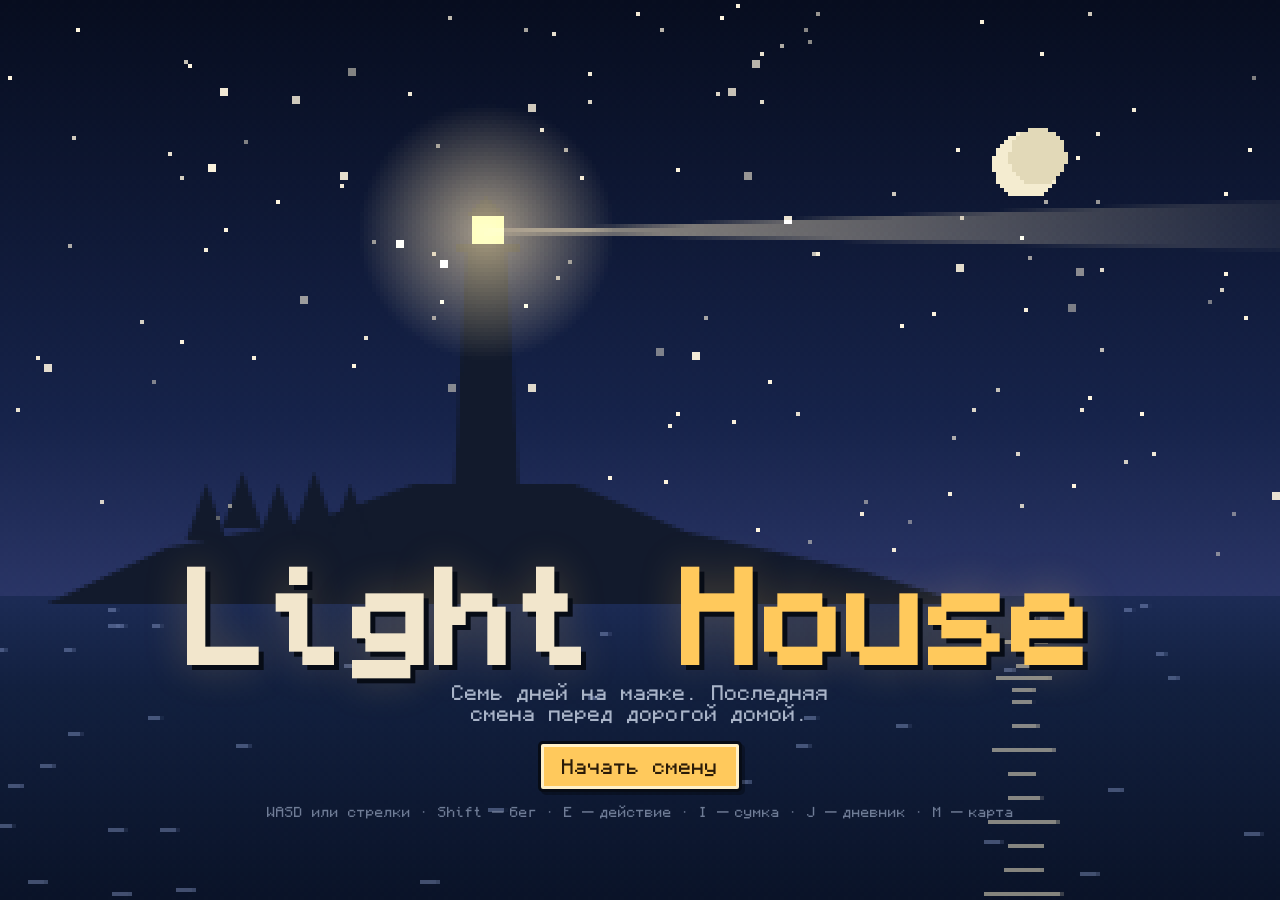
==== index.html @ b57c2df9 "Task counters follow the bag; quiet moments end on a tap or click, with a hint Co-Authored-By: Claud" ====
<!doctype html>
<html lang="ru">
<head>
<meta charset="utf-8">
<meta name="viewport" content="width=device-width,initial-scale=1,viewport-fit=cover">
<title>Light House</title>
<link rel="stylesheet" href="css/style.css">
</head>
<body>
<canvas id="game" aria-label="Игровое поле"></canvas>

<div id="hud" hidden>
  <div id="clock" class="pix">
    <div class="row"><span id="dayN">День 1</span><span id="wx">ясно</span></div>
    <div id="time">06:00</div>
    <div class="row"><span id="tod">утро</span><span id="souv">✦ 0/8</span></div>
  </div>
  <div id="tasks" class="pix"><h3 id="tasksH"><span>Дела на сегодня</span><span id="tasksT">–</span></h3><ul id="taskList"></ul></div>
  <div id="btns">
    <button class="btn" id="bInv" type="button">Сумка<kbd>I</kbd></button>
    <button class="btn" id="bJr" type="button">Дневник<kbd>J</kbd></button>
    <button class="btn" id="bSnd" type="button">Звук</button>
  </div>
</div>
<div id="sndBox" class="pix" hidden role="dialog" aria-label="Звук"><label class="srow" for="sndVol"><span>Громкость</span><b id="sndVolN">80%</b></label><input id="sndVol" type="range" min="0" max="100" step="5" value="80"><label class="srow chk"><input id="sndRain" type="checkbox" checked><span>Шум дождя</span></label><button class="btn" id="sndX" type="button">Готово</button></div>
<div id="prompt" class="pix" hidden></div>
<div id="toasts" role="status" aria-live="polite"></div>
<div id="dialog" class="pix" hidden><canvas id="portrait" width="48" height="48"></canvas><div><div class="who" id="dWho"></div><div class="txt" id="dTxt"></div></div><span class="more">▼</span></div>
<div id="ask" hidden><div class="card pix" role="dialog" aria-modal="true" aria-labelledby="askT"><div id="askT"></div><div class="row" id="askBtns"></div></div></div>
<div id="nameBox" hidden><div class="card pix" role="dialog" aria-modal="true" aria-labelledby="nameT"><div id="nameT">Как назовёте кота?</div><input id="catName" type="text" maxlength="14" autocomplete="off" aria-labelledby="nameT"><div class="row"><button class="btn primary" id="nameOk" type="button">Готово</button></div></div></div>
<div id="scope" hidden><div class="scard pix" role="dialog" aria-modal="true" aria-labelledby="scopeT"><canvas id="scopeC" width="240" height="150"></canvas><div class="cap"><b id="scopeT"></b><p id="scopeD"></p><button class="btn" id="scopeX" type="button">Отойти от трубы</button></div></div></div>
<div id="count" hidden><div class="dcard pix cardc" role="dialog" aria-modal="true" aria-labelledby="countN"><canvas id="countC" width="240" height="150"></canvas><div class="cnt"><b id="countN">Отмечено: 0</b><span>Нажимайте на каждую моевку, чтобы отметить её. Моевки белые с жёлтым клювом, глупыши — серые, их не считаем.</span></div><div class="row"><button class="btn" id="countReset" type="button">Сначала</button><button class="btn primary" id="countDone" type="button">Готово</button><button class="btn" id="countX" type="button">Отойти</button></div></div></div>
<div id="sailCap" class="pix" hidden></div>
<div id="tipbox" class="pix off" role="status"><canvas id="tipI" width="16" height="16"></canvas><div><b>Подсказка</b><span id="tipT"></span></div></div>
<div id="qcap" class="off"></div>
<div id="qhint" class="off"></div>
<div id="morse" hidden><div class="mcard dcard pix" role="dialog" aria-modal="true" aria-label="Азбука Морзе"><canvas id="morseC" width="240" height="130"></canvas><div class="code" id="mCode"></div><div class="msg" id="mMsg"></div><div class="row" id="mRow"></div></div></div>
<div id="dev" hidden><div class="dhead"><b>Тест</b><button type="button" id="devMin">свернуть</button><button type="button" id="devOff">выключить</button></div><div id="devBody"></div></div>
<div id="doc" hidden><div class="dcard" role="dialog" aria-modal="true" aria-label="Документ"><div id="docBody"></div><div class="row"><button class="btn" id="docFlip" type="button" hidden>Перевернуть</button><button class="btn primary" id="docX" type="button">Закрыть</button></div></div></div>
<div id="panel" hidden><div class="card pix">
  <div class="tabs"><button class="btn" data-tab="inv" type="button">Сумка</button><button class="btn" data-tab="jr" type="button">Дневник</button><button class="btn" data-tab="chart" type="button">Карта</button><button class="btn" data-tab="atlas" type="button">Атлас</button><button class="btn" data-tab="rec" type="button">Рецепты</button><button class="btn" data-tab="ach" type="button">Достижения</button><button class="btn" data-tab="help" type="button">Управление</button><button class="btn close" id="pClose" type="button">Закрыть</button></div>
  <div id="pBody"></div>
</div></div>
<div id="touch" hidden><div id="pad"><div id="knob"></div></div><button class="tbtn" id="ta" type="button">A</button><button class="tbtn" id="tb" type="button">бег</button></div>
<div id="fade"></div>
<div id="daycard"><div><div class="n" id="dcN">День 1</div><div class="s" id="dcS"></div><div class="w" id="dcW"></div></div></div>
<div id="title">
  <h1>Light <span>House</span></h1>
  <p>Семь дней на маяке. Последняя смена перед дорогой домой.</p>
  <div class="row"><button class="btn primary" id="bStart" type="button">Начать смену</button><button class="btn" id="bCont" type="button" hidden>Продолжить</button></div>
  <small>WASD или стрелки · Shift — бег · E — действие · I — сумка · J — дневник · M — карта</small>
</div>
<div id="credits" hidden><div id="roll"></div></div>
<button class="btn primary" id="endbtn" type="button" hidden>Начать заново</button>
<button class="btn" id="diarybtn" type="button" hidden>Дневник недели</button>

<!-- game code: order matters, each file only uses what is loaded above it -->
<script src="js/core.js"></script>
<script src="js/render.js"></script>
<script src="js/audio.js"></script>
<script src="js/world.js"></script>
<script src="js/island-life.js"></script>
<script src="js/atlas-docs.js"></script>
<script src="js/boat-islets.js"></script>
<script src="js/sprites/birds.js"></script>
<script src="js/sprites/outline.js"></script>
<script src="js/sprites/rocks.js"></script>
<script src="js/sprites/props.js"></script>

<script src="js/sprites/people.js"></script>
<script src="js/sprites/fish.js"></script>
<script src="js/sprites/cat.js"></script>
<script src="js/sprites/easel.js"></script>
<script src="js/sprites/portraits.js"></script>
<script src="js/main.js"></script>
<script src="js/soul/memories.js"></script>
<script src="js/soul/map.js"></script>
<script src="js/soul/letters.js"></script>
<script src="js/soul/diary.js"></script>
<script src="js/soul/painting.js"></script>
<script src="js/soul/moments.js"></script>
<script src="js/soul/night.js"></script>
<script src="js/soul/sound.js"></script>
<script src="js/soul/ending.js"></script>
<script src="js/soul/people.js"></script>
<script src="js/soul/hooks.js"></script>
<script src="js/dev-panel.js"></script>
<script src="js/boot.js"></script>
</body>
</html>
---- css/style.css ----
@font-face{font-family:"Monocraft";src:url("../fonts/monocraft.woff2") format("woff2");font-display:block}
/* Layout: full-screen pixel canvas, HUD pinned to corners, dialog and panels as wooden-frame pixel cards. Single deliberate night-sea look. */
:root{
  --sea:#0e1a2c; --panel:#1c2638; --panel-2:#253250; --paper:#f2e6cc; --ink:#f4ecd8; --muted:#a9b4c8;
  --lamp:#ffc95c; --rust:#c8553d; --line:#e9dcbc; --shadow:#070c16;
  --f-display:"Monocraft", "Courier New", monospace;
  --f-body:"Monocraft", "Trebuchet MS", system-ui, sans-serif;
  color-scheme:dark;
}
[hidden]{display:none!important}
html,body{height:100%;margin:0;background:var(--sea);color:var(--ink);overflow:hidden;font-family:var(--f-body);-webkit-user-select:none;user-select:none;touch-action:none}
#game{position:fixed;left:0;top:0;image-rendering:pixelated;image-rendering:crisp-edges;display:block}
.pix{background:var(--panel);border:3px solid var(--line);box-shadow:0 0 0 3px var(--shadow),6px 6px 0 3px rgba(0,0,0,.35);border-radius:2px}
#hud{position:fixed;inset:0;pointer-events:none}
#hud > *{pointer-events:auto}
#clock{position:absolute;left:calc(12px + env(safe-area-inset-left,0px));top:calc(12px + env(safe-area-inset-top,0px));padding:8px 12px 9px;min-width:150px}
#clock .row{display:flex;justify-content:space-between;gap:12px;align-items:baseline}
#dayN{font-family:var(--f-display);font-weight:700;font-size:18px;color:var(--lamp)}
#wx{font-size:13px;color:var(--muted)}
#time{font-family:var(--f-display);font-size:32px;line-height:.95;font-weight:600;letter-spacing:1px;font-variant-numeric:tabular-nums;line-height:1.05}
#tod{font-size:13px;color:var(--muted);text-transform:lowercase}
#souv{font-size:13px;color:var(--paper);margin-top:3px}
#tasks{position:absolute;left:calc(12px + env(safe-area-inset-left,0px));top:calc(124px + env(safe-area-inset-top,0px));padding:8px 12px;max-width:310px;font-size:13px}
#tasks h3{margin:0 0 4px;font-size:13px;font-weight:600;color:var(--lamp);letter-spacing:.06em;text-transform:uppercase;display:flex;justify-content:space-between;gap:8px;cursor:pointer}
#tasks ul{list-style:none;margin:0;padding:0;display:grid;gap:3px}
#tasks li{display:flex;gap:7px;line-height:1.2}
#tasks li .b{flex:none;width:10px;height:10px;margin-top:3px;border:2px solid var(--line)}
#tasks li.done{color:#7f8aa0;text-decoration:line-through}
#tasks li.done .b{background:var(--lamp);border-color:var(--lamp)}
#tasks li.q{color:#bfe3d6}
#tasks li.q .b{border-radius:50%;border-color:#8fd0b9}
#tasks.min ul{display:none}
#btns{position:absolute;right:calc(12px + env(safe-area-inset-right,0px));top:calc(12px + env(safe-area-inset-top,0px));display:flex;gap:8px}
.btn{font-family:var(--f-display);font-size:15px;color:var(--ink);background:var(--panel);border:3px solid var(--line);box-shadow:0 0 0 3px var(--shadow),3px 3px 0 3px rgba(0,0,0,.3);padding:6px 11px;cursor:pointer;border-radius:2px}
.btn:hover{background:var(--panel-2)}
.btn:focus-visible{outline:3px solid var(--lamp);outline-offset:3px}
.btn kbd{font-family:inherit;color:var(--lamp);font-size:12px;margin-left:5px}
.btn.primary{background:var(--lamp);color:#2a1b08;border-color:#fff1c9}
.btn.primary:hover{background:#ffd683}
#prompt{position:fixed;left:50%;bottom:calc(30px + env(safe-area-inset-bottom,0px));transform:translateX(-50%);padding:6px 14px;font-size:16px;white-space:nowrap}
#prompt b{color:var(--lamp);margin-right:8px}
#toasts{z-index:31!important;position:fixed;left:50%;top:calc(14px + env(safe-area-inset-top,0px));transform:translateX(-50%);display:grid;gap:6px;justify-items:center;pointer-events:none;z-index:5}
.toast{padding:5px 12px;font-size:15px;animation:tin .25s ease-out;display:flex;gap:8px;align-items:center}
.toast canvas{width:24px;height:24px;image-rendering:pixelated}
@keyframes tin{from{transform:translateY(-8px);opacity:0}}
#dialog{position:fixed;left:50%;bottom:calc(18px + env(safe-area-inset-bottom,0px));transform:translateX(-50%);width:min(720px,calc(100vw - 32px));padding:12px 14px;display:flex;gap:14px;cursor:pointer;z-index:4;box-sizing:border-box}
#portrait{flex:none;width:96px;height:96px;align-self:flex-start;image-rendering:pixelated;background:var(--panel-2);border:2px solid var(--line)}
#dialog .who{font-family:var(--f-display);font-weight:700;color:var(--lamp);font-size:17px;margin-bottom:3px}
#dialog .txt{font-size:18px;line-height:1.35;min-height:3.9em;max-width:60ch}
#dialog .more{position:absolute;right:14px;bottom:8px;color:var(--lamp);animation:bob 1s steps(2) infinite}
@keyframes bob{50%{transform:translateY(3px)}}
#dialog.letter{background:var(--paper);color:#3b2f22;border-color:#8b6b47}
#dialog.letter .txt{font-size:18px;font-style:italic}
#dialog.letter .who{color:#8b4a2b}
#ask{position:fixed;inset:0;display:grid;place-items:center;background:rgba(7,12,22,.45);z-index:6}
#ask .card{width:min(420px,calc(100vw - 32px));padding:16px 18px;box-sizing:border-box;display:grid;gap:14px}
#askT{font-size:18px;line-height:1.4}
#ask .row{display:flex;gap:10px;flex-wrap:wrap}
#ask .row.col{flex-direction:column;align-items:stretch}
#ask .btn,#nameBox .btn{display:flex;flex-direction:column;align-items:flex-start;gap:2px;text-align:left}
#ask .btn small{font-size:12px;opacity:.8;font-family:var(--f-body)}
#ask .btn:disabled{opacity:.42;cursor:default}
#ask .card{max-height:calc(100vh - 60px);overflow:auto}
#nameBox{position:fixed;inset:0;display:grid;place-items:center;background:rgba(7,12,22,.45);z-index:7}
#nameBox .card{width:min(360px,calc(100vw - 32px));padding:16px 18px;box-sizing:border-box;display:grid;gap:12px}
#nameT{font-size:18px}
#catName{font-family:var(--f-display);font-size:22px;padding:6px 10px;background:var(--panel-2);color:var(--ink);border:3px solid var(--line);border-radius:2px;width:100%;box-sizing:border-box}
#catName:focus{outline:3px solid var(--lamp);outline-offset:2px}
#scope{position:fixed;inset:0;display:grid;place-items:center;background:rgba(3,6,12,.82);z-index:6}
#scope .scard{width:min(720px,calc(100vw - 32px));padding:12px;box-sizing:border-box;display:grid;gap:10px;max-height:calc(100vh - 40px);overflow:auto}
#scopeC{width:100%;aspect-ratio:240/150;image-rendering:pixelated;background:#000;display:block;max-width:100%}
#scope .cap{display:grid;gap:4px}
#scope .cap b{font-family:var(--f-display);color:var(--lamp);font-size:20px}
#scope .cap p{margin:0;font-size:16px;line-height:1.45;max-width:62ch}
#scope .cap .btn{justify-self:start;margin-top:4px}
.toast.ach{border-color:var(--lamp);background:#2b2a22}
.toast.ach i{font-style:normal;color:var(--lamp);font-size:20px}
.toast.ach small{display:block;font-size:11px;letter-spacing:.08em;text-transform:uppercase;color:var(--lamp)}
#achGrid{display:grid;grid-template-columns:repeat(auto-fill,minmax(220px,1fr));gap:8px}
.achc{display:flex;gap:10px;align-items:flex-start;padding:8px 10px;background:var(--panel-2);border:2px solid #4a5a7c;opacity:.6;min-width:0}
.achc.on{opacity:1;border-color:var(--lamp)}
.achc i{font-style:normal;font-size:20px;color:var(--lamp);line-height:1}
.achc b{display:block;font-size:15px}
.achc span{font-size:13px;color:var(--muted)}
.entry.rec{font-size:14px;color:var(--muted)}
.entry.rec.ok{color:#bfe3d6}
.entry.rec.ok b::after{content:" · можно сделать";color:#8fd0b9}
#panel .card{width:min(700px,calc(100vw - 32px))}
#dev{position:fixed;right:calc(12px + env(safe-area-inset-right,0px));top:calc(64px + env(safe-area-inset-top,0px));z-index:30;width:min(300px,calc(100vw - 32px));max-height:calc(100vh - 150px);overflow:auto;background:rgba(14,20,32,.92);border:2px dashed #e86a5a;padding:8px 10px;font-size:12px;box-sizing:border-box}
#dev.min{width:auto}
#dev .dhead{display:flex;gap:6px;align-items:center}
#dev .dhead b{color:#e86a5a;letter-spacing:.08em;text-transform:uppercase;margin-right:auto}
#dev button{font:inherit;font-size:12px;color:var(--ink);background:#253250;border:1px solid #4a5a7c;padding:3px 7px;cursor:pointer;border-radius:2px}
#dev button:hover{background:#33456b}
#dev button.on{background:var(--lamp);color:#2a1b08;border-color:var(--lamp)}
#dev .drow{margin-top:8px}
#dev .drow>span{display:block;color:var(--muted);margin-bottom:3px}
#dev .drow>div{display:flex;flex-wrap:wrap;gap:4px}
#count{position:fixed;inset:0;display:grid;place-items:center;background:rgba(3,6,12,.8);z-index:6;padding-left:max(16px,env(safe-area-inset-left,0px));padding-right:max(16px,env(safe-area-inset-right,0px))}
#count .cardc{width:min(720px,100%);padding:12px;box-sizing:border-box;display:grid;gap:10px;max-height:calc(100vh - 40px);overflow:auto}
#countC{width:100%;aspect-ratio:240/150;image-rendering:pixelated;cursor:crosshair;display:block;max-width:100%;touch-action:none}
#count .cnt{display:grid;gap:4px}
#count .cnt b{color:var(--lamp);font-size:18px}
#count .cnt span{font-size:14px;color:var(--muted);max-width:62ch}
#count .row{display:flex;gap:8px;flex-wrap:wrap}
#sailCap{position:fixed;left:50%;bottom:calc(28px + env(safe-area-inset-bottom,0px));transform:translateX(-50%);padding:6px 14px;font-size:16px;color:var(--lamp);z-index:5;white-space:nowrap;max-width:calc(100vw - 32px);overflow:hidden;text-overflow:ellipsis}
#doc{position:fixed;inset:0;display:grid;place-items:center;background:rgba(5,8,15,.72);z-index:6;padding-left:max(16px,env(safe-area-inset-left,0px));padding-right:max(16px,env(safe-area-inset-right,0px))}
#doc .dcard{width:min(560px,100%);max-height:calc(100vh - 40px);overflow:auto;display:grid;gap:12px;justify-items:center}
#doc .row{display:flex;gap:10px;flex-wrap:wrap;justify-content:center}
.paper{--pp:#f3e9d2;width:100%;box-sizing:border-box;background:var(--pp);color:#3b2f22;padding:22px 26px;box-shadow:0 10px 30px rgba(0,0,0,.45);border-radius:2px;transform:rotate(-.6deg)}
.paper.lined{background-image:repeating-linear-gradient(transparent 0 33px,#c9d6e8 33px 34px);background-color:#f6f0e2}
.paper.aged{background:radial-gradient(circle at 18% 22%,rgba(150,110,50,.18),transparent 30%),radial-gradient(circle at 82% 78%,rgba(120,80,30,.22),transparent 34%),linear-gradient(#ead7a8,#dcc28a);transform:rotate(.8deg)}
.hw{font-family:var(--f-body);font-size:clamp(14px,3.3vw,17px);line-height:1.55;margin:0 0 8px;max-width:none}
.hw.sig{text-align:right;margin-top:6px}
.hw.ps{font-size:clamp(13px,3vw,15px);color:#6b5a44}
.paper canvas.kid{display:block;width:min(300px,100%);height:auto;margin:6px auto 0}
.photo{background:#f7f2e6;padding:12px 12px 34px;box-shadow:0 10px 30px rgba(0,0,0,.5);transform:rotate(1.2deg);width:min(420px,100%);box-sizing:border-box}
.photo canvas{width:100%;height:auto;image-rendering:pixelated;display:block}
.photo.back{min-height:220px;padding:30px 24px;background:#efe7d6;display:grid;align-content:center;transform:rotate(-1deg)}
.pencil{font-family:var(--f-body);font-size:16px;color:#6c6a66;margin:0 0 4px}
.doccap{margin:0;color:var(--paper);font-size:15px;text-align:center;max-width:46ch}
.paper.form{font-family:var(--f-body);font-size:13px;transform:none;padding:20px 22px}
.fhead{font-size:12px;letter-spacing:.08em;color:#6b5a44}
.ftitle{font-size:18px;font-weight:700;margin:6px 0 2px}
.fmeta{font-size:13px;color:#6b5a44;margin-bottom:12px}
.tblwrap{overflow-x:auto}
.paper.form table{border-collapse:collapse;width:100%;min-width:380px;color:#3b2f22;font:inherit}
.paper.form th,.paper.form td{color:#3b2f22;font:inherit;font-size:14px;border-bottom:1px dashed #b9a882;padding:6px 6px;text-align:left;vertical-align:top}
.paper.form th{font-size:12px;color:#6b5a44;font-weight:400}
.paper.form td.mk{text-align:center;color:#a8822e;font-weight:700;white-space:nowrap}
.paper.form td.m0{color:#a83a2a}
.fnotes{margin-top:10px;font-size:13px;line-height:1.45}
.ffoot{display:flex;align-items:center;justify-content:space-between;gap:12px;margin-top:14px;flex-wrap:wrap}
.ftotal{font-weight:700}
.stamp{border:3px solid #c8303b;color:#c8303b;padding:4px 10px;transform:rotate(-8deg);font-weight:700;letter-spacing:.08em;opacity:.85}
.hw.sign{margin:0;font-size:20px}
.toast.atl{border-color:#8fd0b9;background:#1f2e2c}
.toast.atl small{display:block;font-size:11px;letter-spacing:.08em;text-transform:uppercase;color:#8fd0b9}
.rsub{font-size:14px;color:var(--muted);margin:-2px 0 8px;max-width:62ch}
.rgrid{display:grid;gap:8px;margin-bottom:6px}
.rcard{display:grid;grid-template-columns:auto 1fr auto;gap:12px;align-items:center;padding:10px 12px;background:var(--panel-2);border:2px solid #4a5a7c;min-width:0}
.rcard.ok{border-color:#8fd0b9}
.rres{width:52px;height:52px;display:grid;place-items:center;background:#1a2336;border:2px solid #4a5a7c}
.rres canvas,.ing canvas,.wcell canvas,.acard canvas{image-rendering:pixelated}
.rinfo{min-width:0}
.rinfo b{display:block;font-size:16px}
.rfor{display:block;font-size:13px;color:var(--muted);margin-bottom:6px}
.ings{display:flex;flex-wrap:wrap;gap:6px}
.ing{display:inline-flex;align-items:center;gap:5px;padding:2px 8px 2px 3px;background:#1a2336;border:2px solid #3d4b68;font-size:13px}
.ing em{font-style:normal}
.ing i{font-style:normal;font-variant-numeric:tabular-nums;color:#e8a07a}
.ing.have{border-color:#5f9f88}
.ing.have i{color:#8fd0b9}
.rstate{font-size:12px;letter-spacing:.06em;text-transform:uppercase;color:#e8a07a;white-space:nowrap}
.rcard.ok .rstate{color:#8fd0b9}
.wgrid{display:grid;grid-template-columns:repeat(auto-fill,minmax(190px,1fr));gap:6px}
.wcell{display:flex;gap:8px;align-items:center;padding:6px 8px;background:var(--panel-2);min-width:0}
.wcell b{display:block;font-size:14px}
.wcell span{font-size:12px;color:var(--muted)}
.asect{font-family:var(--f-display);color:var(--lamp);font-size:16px;margin:14px 0 6px}
.agrid{display:grid;grid-template-columns:repeat(auto-fill,minmax(230px,1fr));gap:8px}
.acard{display:flex;gap:10px;align-items:flex-start;padding:8px 10px;background:#18202f;border:2px dashed #3d4b68;min-width:0}
.acard.got{background:var(--panel-2);border:2px solid #4a5a7c}
.acard b{display:block;font-size:15px}
.acard span{font-size:13px;color:var(--muted);line-height:1.35}
.acard:not(.got) b{color:#6f7c96}
.entry.open{cursor:pointer}
.entry.open:hover{background:rgba(255,201,92,.06)}
.entry.open::after{content:"открыть →";display:block;font-size:12px;color:var(--lamp);margin-top:2px}
@media (max-width:520px){.rcard{grid-template-columns:auto 1fr}.rstate{grid-column:1/-1}}
#panel{position:fixed;inset:0;display:grid;place-items:center;background:rgba(7,12,22,.55);z-index:6}
#panel .card{width:min(640px,calc(100vw - 32px));max-height:calc(100vh - 60px);overflow:auto;padding:14px 16px;box-sizing:border-box}
#panel .tabs{display:flex;gap:8px;margin-bottom:12px;flex-wrap:wrap}
#panel .tabs .btn.on{background:var(--lamp);color:#2a1b08}
#panel .close{margin-left:auto}
#grid{display:grid;grid-template-columns:repeat(auto-fill,minmax(64px,1fr));gap:8px}
.cell{position:relative;aspect-ratio:1;background:var(--panel-2);border:2px solid #4a5a7c;display:grid;place-items:center;cursor:pointer;max-width:100%}
.cell.sel{border-color:var(--lamp)}
.cell.souv{border-color:#8fd0b9}
.cell canvas{width:70%;height:70%;image-rendering:pixelated}
.cell span{position:absolute;right:4px;bottom:1px;font-size:13px;color:var(--paper)}
#desc{margin-top:12px;min-height:3em;font-size:15px;line-height:1.4;color:var(--paper)}
#desc b{color:var(--lamp)}
#desc .btn{margin-top:8px;font-size:14px}
.sect{font-size:12px;letter-spacing:.08em;text-transform:uppercase;color:var(--muted);margin:12px 0 6px}
.entry{padding:8px 0;border-bottom:2px dashed #3d4b68;font-size:16px;line-height:1.45;max-width:62ch}
.entry b{color:var(--lamp);display:block;font-size:13px;letter-spacing:.06em;text-transform:uppercase}
.empty{color:var(--muted);font-size:15px}
#help{font-size:15px;line-height:1.6}
#help kbd{font-family:var(--f-display);background:var(--panel-2);border:2px solid #4a5a7c;padding:0 6px;color:var(--lamp)}
#fade{position:fixed;inset:0;background:#05080f;opacity:0;pointer-events:none;transition:opacity .45s;z-index:7}
#fade.on{opacity:1}
#daycard{position:fixed;inset:0;display:grid;place-items:center;text-align:center;z-index:8;pointer-events:none;opacity:0;transition:opacity .8s}
#daycard.on{opacity:1}
#daycard .n{font-family:var(--f-display);font-size:clamp(44px,9vw,84px);font-weight:700;color:var(--lamp);text-shadow:4px 4px 0 var(--shadow)}
#daycard .s{font-size:clamp(16px,3vw,22px);color:var(--paper);margin-top:6px}
#daycard .w{font-size:15px;color:var(--muted);margin-top:4px}
#title{position:fixed;inset:0;z-index:9;display:flex;flex-direction:column;align-items:center;justify-content:flex-end;padding-bottom:calc(9vh + env(safe-area-inset-bottom,0px));gap:10px;text-align:center;padding-left:max(16px,env(safe-area-inset-left,0px));padding-right:max(16px,env(safe-area-inset-right,0px))}
#title h1{margin:0;font-family:var(--f-display);font-weight:700;font-size:clamp(52px,12vw,120px);letter-spacing:.02em;line-height:.9;color:var(--paper);text-shadow:5px 5px 0 var(--shadow),0 0 40px rgba(255,201,92,.25);text-wrap:balance}
#title h1 span{color:var(--lamp)}
#title p{margin:0 0 10px;font-size:clamp(15px,2.4vw,19px);color:var(--muted);max-width:44ch;text-wrap:balance}
#title .row{display:flex;gap:12px;flex-wrap:wrap;justify-content:center}
#title .btn{font-size:19px;padding:9px 18px}
#title small{color:#6f7c96;font-size:13px;margin-top:6px}
#credits{position:fixed;left:0;right:0;bottom:0;top:50%;z-index:9;pointer-events:none;overflow:hidden;-webkit-mask-image:linear-gradient(transparent,#000 14%,#000 86%,transparent);mask-image:linear-gradient(transparent,#000 14%,#000 86%,transparent)}
#roll{position:absolute;left:50%;transform:translateX(-50%);text-align:center;width:min(560px,90vw);font-size:18px;line-height:1.6;color:var(--paper);text-shadow:2px 2px 0 var(--shadow)}
#roll h2{font-family:var(--f-display);color:var(--lamp);font-size:40px;margin:0 0 30px}
#roll .h{color:var(--muted);font-size:14px;letter-spacing:.1em;text-transform:uppercase;margin-top:26px}
#endbtn{position:fixed;left:50%;bottom:calc(40px + env(safe-area-inset-bottom,0px));transform:translateX(-50%);z-index:10}
#touch{position:fixed;inset:auto 0 0 0;height:0;z-index:3}
#pad{position:fixed;left:calc(18px + env(safe-area-inset-left,0px));bottom:calc(22px + env(safe-area-inset-bottom,0px));width:132px;height:132px;border-radius:50%;background:rgba(28,38,56,.55);border:3px solid rgba(233,220,188,.5);touch-action:none}
#knob{position:absolute;left:50%;top:50%;width:48px;height:48px;margin:-24px 0 0 -24px;border-radius:50%;background:rgba(233,220,188,.75)}
.tbtn{position:fixed;width:66px;height:66px;border-radius:50%;font-family:var(--f-display);font-size:22px;font-weight:700;color:#2a1b08;background:var(--lamp);border:3px solid #fff1c9;box-shadow:0 0 0 3px var(--shadow)}
#ta{right:calc(22px + env(safe-area-inset-right,0px));bottom:calc(40px + env(safe-area-inset-bottom,0px))}
#tb{right:calc(100px + env(safe-area-inset-right,0px));bottom:calc(18px + env(safe-area-inset-bottom,0px));width:52px;height:52px;font-size:15px;background:var(--panel);color:var(--ink);border-color:var(--line)}
#tb.on{background:var(--rust)}
body.touch #prompt{bottom:calc(178px + env(safe-area-inset-bottom,0px))}
body.touch #dialog{bottom:calc(170px + env(safe-area-inset-bottom,0px))}
body.touch .btn kbd{display:none}
@media (max-width:620px){
  #toasts{top:calc(112px + env(safe-area-inset-top,0px));width:calc(100vw - 32px)}
  .toast{font-size:13px}
  #clock{min-width:0;padding:6px 9px}
  #time{font-size:24px}
  #tasks{top:calc(108px + env(safe-area-inset-top,0px));max-width:200px;font-size:13px}
  #btns{flex-direction:column}
  .btn{font-size:14px;padding:5px 9px}
  #dialog .txt{font-size:16px}
  #portrait{width:72px;height:72px}
}
@media (prefers-reduced-motion:reduce){.toast,#dialog .more{animation:none}#fade,#daycard{transition:none}}

/* ---------- map, tips, quiet moments, diary, morse ---------- */
#souv{cursor:pointer;text-decoration:underline dotted rgba(233,220,188,.5);text-underline-offset:3px}
#souv:hover{color:var(--lamp)}
#tipbox{position:fixed;left:50%;bottom:calc(84px + env(safe-area-inset-bottom,0px));transform:translateX(-50%);z-index:5;display:flex;gap:10px;align-items:flex-start;max-width:min(520px,calc(100vw - 32px));padding:10px 14px;font-size:15px;line-height:1.4;color:var(--paper);cursor:pointer;transition:opacity .4s}
#tipbox canvas{width:32px;height:32px;image-rendering:pixelated;flex:none}
#tipbox b{display:block;color:var(--lamp);font-size:12px;letter-spacing:.06em;text-transform:uppercase}
#tipbox.off{opacity:0;pointer-events:none}
body.quiet #hud,body.quiet #prompt,body.quiet #toasts{opacity:0;transition:opacity 1.2s;pointer-events:none}
#hud,#prompt,#toasts{transition:opacity .6s}
#qcap{position:fixed;left:50%;bottom:calc(16% + env(safe-area-inset-bottom,0px));transform:translateX(-50%);z-index:5;font-family:var(--f-body);font-size:clamp(15px,2.6vw,19px);color:#f6ead0;text-shadow:0 2px 8px rgba(0,0,0,.8);text-align:center;max-width:calc(100vw - 40px);transition:opacity 1s;pointer-events:none}
#qcap.off{opacity:0}
.chartwrap{display:grid;gap:10px}
.chartwrap canvas{width:100%;height:auto;image-rendering:pixelated;border:2px solid #7a5a32;box-shadow:0 6px 18px rgba(0,0,0,.35);background:#e9dcbc}
.legend{display:flex;flex-wrap:wrap;gap:6px 14px;font-size:13px;color:var(--muted)}
.legend i{display:inline-block;width:10px;height:10px;margin-right:5px;vertical-align:-1px;border:1px solid #1d1a24}
.guides{display:flex;flex-wrap:wrap;gap:8px}
.guides .btn{font-size:14px}
.souvrow{display:grid;grid-template-columns:repeat(9,1fr);gap:6px;margin:6px 0 4px}
.souvrow button{aspect-ratio:1;display:grid;place-items:center;background:#1b2338;border:2px solid #3d4b68;color:#5b6a8a;font:inherit;font-size:16px;cursor:pointer;padding:0}
.souvrow button.got{border-color:#5fae8f;background:#1f3a36}
.souvrow button canvas{width:70%;height:auto;image-rendering:pixelated}
.souvrow button.sel{outline:2px solid var(--lamp)}
#souvHint{font-size:14px;color:var(--muted);min-height:1.4em;margin-bottom:8px}
.entry ul{margin:6px 0 0;padding-left:18px;color:#bfd0e6;font-size:15px}
.paper.diary{background-image:repeating-linear-gradient(transparent 0 33px,#c9d6e8 33px 34px);background-color:#f6f0e2;position:relative}
.paper.diary .dh{font-family:var(--f-body);font-size:13px;color:#8a6a44;display:flex;justify-content:space-between;margin-bottom:6px}
.paper.diary ul{margin:4px 0 0;padding-left:22px}
.paper.diary li{font-family:var(--f-body);font-size:clamp(13px,3vw,15px);line-height:1.5;color:#3b4a6b}
.paper.diary canvas.doodle{display:block;width:min(240px,70%);height:auto;margin:10px auto 0;image-rendering:pixelated}
.pager{display:flex;gap:10px;justify-content:center;align-items:center;font-size:14px;color:var(--muted)}
#morse{position:fixed;inset:0;display:grid;place-items:center;background:rgba(5,8,15,.78);z-index:6}
#morse .mcard{width:min(560px,calc(100vw - 32px));display:grid;gap:10px;justify-items:center;padding:14px}
#morse canvas{width:100%;height:auto;image-rendering:pixelated;border:2px solid #3d4b68}
#morse .code{font-size:22px;letter-spacing:.12em;color:var(--paper);min-height:1.4em;text-align:center}
#morse .code .ok{color:var(--lamp)}
#morse .msg{font-size:15px;color:var(--muted);text-align:center;min-height:2.6em}
#morse .row{display:flex;gap:8px;flex-wrap:wrap;justify-content:center}
#morse .key{min-width:180px;min-height:48px;font-size:16px}
#morse .key.on{background:var(--lamp);color:#2a1b08}
#doc{z-index:12}
#diarybtn{position:fixed;right:calc(16px + 170px);bottom:16px;z-index:8}
/* keyboard focus for everything clickable */
button:focus-visible,[tabindex]:focus-visible,#souv:focus-visible{outline:3px solid var(--lamp);outline-offset:2px}
/* ---------- Sonya's painting viewer ---------- */
.pframe{width:min(560px,100%);box-sizing:border-box;border:10px solid #8a5a32;border-image:linear-gradient(135deg,#b07a48,#6f4a2d) 1;background:#2a1e14;box-shadow:0 10px 30px rgba(0,0,0,.5),inset 0 0 0 2px #3a2614}
.pview{overflow:auto;aspect-ratio:3/2;cursor:grab;touch-action:none;scrollbar-width:thin}
.pview:active{cursor:grabbing}
.pview canvas{display:block;width:100%;height:auto;image-rendering:pixelated}
.pzoom{display:flex;gap:10px;align-items:center;justify-content:center;color:var(--paper);font-size:14px}
.pzoom .btn{min-width:44px;font-size:18px}

/* ===== phones: nothing overlaps, nothing runs off the screen ===== */
#prompt{max-width:calc(100vw - 32px);box-sizing:border-box;white-space:normal;text-align:center;width:max-content}
#tipbox{left:16px;right:16px;margin:0 auto;width:fit-content;transform:none;box-sizing:border-box}
#doc .dcard,#ask .card,#panel .card,#scope .scard,#count .cardc{max-height:calc(100dvh - 32px)}
#morse .mcard{max-height:calc(100dvh - 32px);overflow:auto;box-sizing:border-box}
#doc .dcard > .row{position:sticky;bottom:0;padding:8px 0 2px;background:linear-gradient(transparent,rgba(5,8,15,.85) 40%)}
body.touch #tipbox{bottom:calc(232px + env(safe-area-inset-bottom,0px))}
@media (max-width:620px){
  /* toasts go below the keeper, away from the task list; two at a time */
  /* toasts: a short banner on top, over the clock for a moment; tips sit above the action prompt */
  #toasts{top:calc(8px + env(safe-area-inset-top,0px));bottom:auto;width:calc(100vw - 32px)}
  .toast{max-width:100%;box-sizing:border-box}
  .toast:nth-last-child(n+3){display:none}
  /* tips show up top over the task list for a moment, so the keeper in the middle stays visible */
  body.touch #tipbox,#tipbox{top:calc(100px + env(safe-area-inset-top,0px));bottom:auto}
  #tasks{max-height:calc(50dvh - 116px - 44px);overflow:auto}
  #tipbox{font-size:14px}
}
/* landscape phones: a slim clock, tasks scroll above the joystick, buttons stacked on the right */
@media (max-height:500px) and (orientation:landscape){
  #clock{display:flex;gap:10px;align-items:center;padding:4px 10px}
  #clock .row{gap:8px}
  #time{font-size:20px}
  #tasks{top:calc(52px + env(safe-area-inset-top,0px));max-width:250px;max-height:calc(100dvh - 52px - 184px);overflow:auto;font-size:12px;padding:6px 10px}
  body:not(.touch) #tasks{max-height:calc(100dvh - 70px)}
  #btns{flex-direction:column;gap:5px}
  .btn{font-size:13px;padding:4px 8px}
  #toasts{top:calc(8px + env(safe-area-inset-top,0px));bottom:auto;left:280px;right:110px;width:auto;transform:none}
  .toast{font-size:13px;padding:4px 10px}
  .toast:nth-last-child(n+3){display:none}
  body.touch #prompt{bottom:calc(16px + env(safe-area-inset-bottom,0px));max-width:calc(100vw - 340px)}
  body.touch #dialog{bottom:calc(8px + env(safe-area-inset-bottom,0px));z-index:7}
  #dialog{padding:8px 12px}
  #dialog .txt{font-size:15px;min-height:0}
  #portrait{width:64px;height:64px}
  body.touch #tipbox,#tipbox{bottom:calc(64px + env(safe-area-inset-bottom,0px));max-width:min(440px,calc(100vw - 340px));font-size:13px;padding:6px 10px}
  #tipbox canvas{width:24px;height:24px}
  #scopeC,#countC{max-height:52dvh;width:auto;margin:0 auto}
  #morse canvas{max-height:40dvh;width:auto}
  .pframe{width:min(560px,100%,calc(56dvh * 1.5 + 20px))}
  #title h1{font-size:44px}
}

/* sound settings */
#sndBox{position:fixed;z-index:8;right:calc(12px + env(safe-area-inset-right,0px));top:calc(56px + env(safe-area-inset-top,0px));width:220px;padding:10px 12px;display:grid;gap:8px;font-size:15px;box-sizing:border-box}
#sndBox .srow{display:flex;justify-content:space-between;align-items:center;gap:10px}
#sndBox .srow b{color:var(--lamp);font-weight:400}
#sndBox .chk{justify-content:flex-start;cursor:pointer}
#sndBox input[type=checkbox]{width:18px;height:18px;accent-color:var(--lamp);margin:0}
#sndVol{width:100%;accent-color:var(--lamp);height:24px;margin:0}
#sndBox .btn{justify-self:end}
@media (max-width:620px){#sndBox{top:calc(164px + env(safe-area-inset-top,0px))}}
@media (max-height:500px) and (orientation:landscape){#sndBox{top:calc(8px + env(safe-area-inset-top,0px));right:calc(110px + env(safe-area-inset-right,0px))}}

#qhint{position:fixed;left:50%;bottom:calc(10px + env(safe-area-inset-bottom,0px));transform:translateX(-50%);z-index:5;font-size:13px;color:#d8cfb8;opacity:.85;text-shadow:0 1px 4px rgba(0,0,0,.8);pointer-events:none;transition:opacity 1s;white-space:nowrap}
#qhint.off{opacity:0}
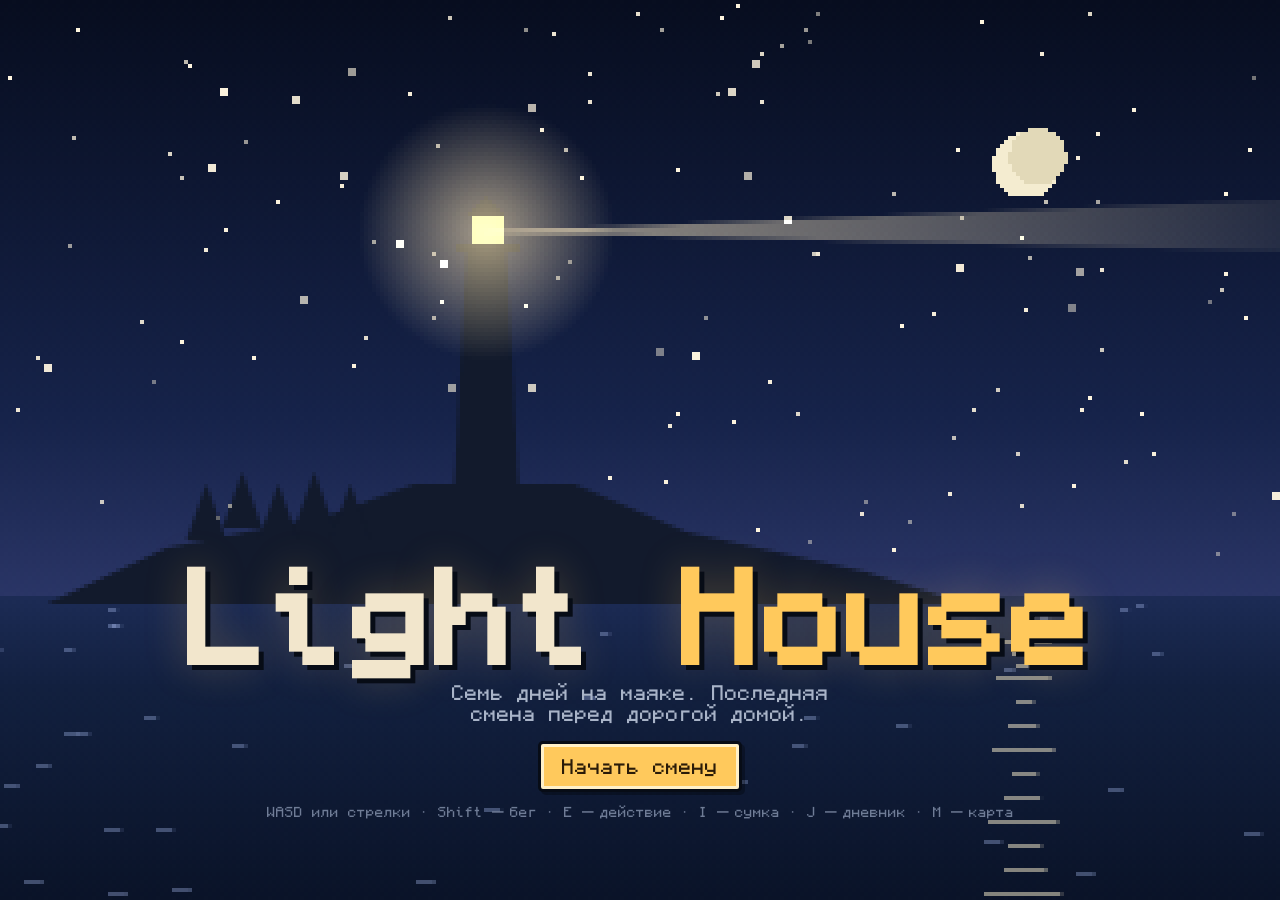
==== commit b5b2eff8: "Day 7: Nyura comes to see the keeper off, last words on the pier; skippable reflections end instantl" ====
--- a/index.html
+++ b/index.html
@@ -82,6 +82,7 @@
 <script src="js/soul/night.js"></script>
 <script src="js/soul/sound.js"></script>
 <script src="js/soul/ending.js"></script>
+<script src="js/soul/ridehome.js"></script>
 <script src="js/soul/people.js"></script>
 <script src="js/soul/hooks.js"></script>
 <script src="js/dev-panel.js"></script>
--- a/css/style.css
+++ b/css/style.css
@@ -337,3 +337,12 @@
 
 #qhint{position:fixed;left:50%;bottom:calc(10px + env(safe-area-inset-bottom,0px));transform:translateX(-50%);z-index:5;font-size:13px;color:#d8cfb8;opacity:.85;text-shadow:0 1px 4px rgba(0,0,0,.8);pointer-events:none;transition:opacity 1s;white-space:nowrap}
 #qhint.off{opacity:0}
+
+#morse .code .next{color:var(--lamp);animation:mnext .8s steps(2) infinite}
+@keyframes mnext{50%{opacity:.35}}
+#mKey{touch-action:none;user-select:none;-webkit-user-select:none;-webkit-touch-callout:none}
+
+#morse .code > span > span{display:inline-block;margin:0 .22em}
+#morse .code > span{margin:0 .35em}
+
+body.qcut #hud,body.qcut #prompt,body.qcut #toasts{transition:none!important}
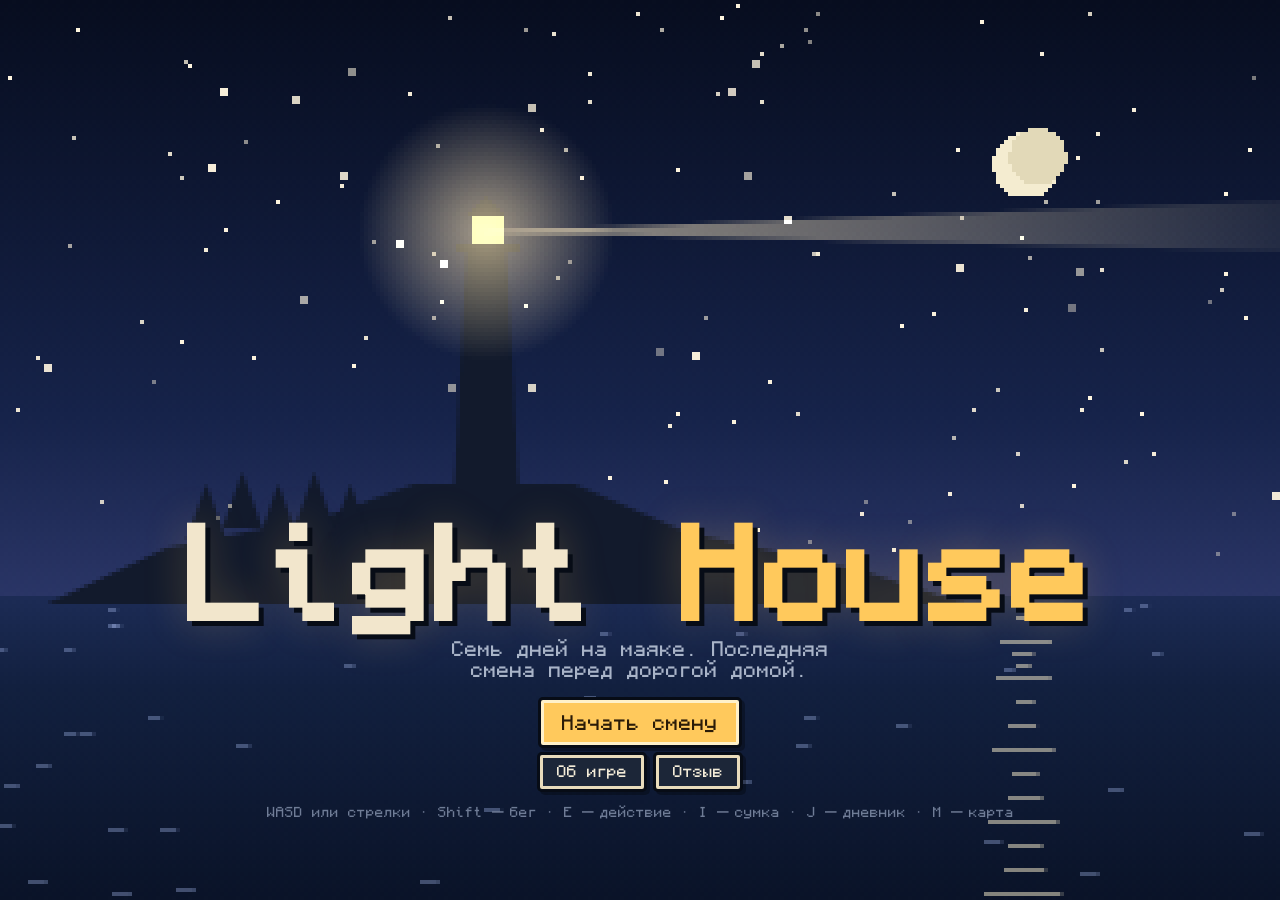
==== commit 25037a84: "WIP: link preview and favicon, about screen, mid-day saves, keep-achievements question, oak line (fe" ====
--- a/index.html
+++ b/index.html
@@ -4,6 +4,21 @@
 <meta charset="utf-8">
 <meta name="viewport" content="width=device-width,initial-scale=1,viewport-fit=cover">
 <title>Light House</title>
+<meta name="description" content="Семь дней на маяке. Тихая пиксельная игра про последнюю смену смотрителя: линза, рыбалка, письма из дома, кот и закаты. Около двух часов, играется в браузере и на телефоне.">
+<meta property="og:type" content="website">
+<meta property="og:site_name" content="Light House">
+<meta property="og:title" content="Light House — семь дней на маяке">
+<meta property="og:description" content="Тихая пиксельная игра про последнюю смену смотрителя маяка. Около двух часов, прямо в браузере и на телефоне.">
+<meta property="og:image" content="https://llinajoo.github.io/lighthouse.github.io/og.png">
+<meta property="og:image:width" content="1200">
+<meta property="og:image:height" content="630">
+<meta property="og:url" content="https://llinajoo.github.io/lighthouse.github.io/">
+<meta property="og:locale" content="ru_RU">
+<meta name="twitter:card" content="summary_large_image">
+<meta name="twitter:image" content="https://llinajoo.github.io/lighthouse.github.io/og.png">
+<meta name="theme-color" content="#1c2448">
+<link rel="icon" type="image/png" href="[data-uri]">
+<link rel="apple-touch-icon" href="apple-touch-icon.png">
 <link rel="stylesheet" href="css/style.css">
 </head>
 <body>
@@ -83,6 +98,8 @@
 <script src="js/soul/sound.js"></script>
 <script src="js/soul/ending.js"></script>
 <script src="js/soul/ridehome.js"></script>
+<script src="js/soul/savegame.js"></script>
+<script src="js/soul/about.js"></script>
 <script src="js/soul/people.js"></script>
 <script src="js/soul/hooks.js"></script>
 <script src="js/dev-panel.js"></script>
--- a/css/style.css
+++ b/css/style.css
@@ -346,3 +346,14 @@
 #morse .code > span{margin:0 .35em}
 
 body.qcut #hud,body.qcut #prompt,body.qcut #toasts{transition:none!important}
+
+/* about and feedback */
+.paper.info{transform:none;font-family:var(--f-body);font-size:15px;line-height:1.5;display:grid;gap:8px;text-align:left}
+.paper.info p{margin:0}
+.info-t{font-family:var(--f-display);font-size:26px;margin:0;color:#3b2f22}
+.info-sub{color:#8b6b47;margin-top:-6px!important}
+.info-h{font-size:13px;letter-spacing:.08em;text-transform:uppercase;color:#8b4a2b;margin-top:6px}
+.info-small{font-size:13px;color:#5a4a38}
+.paper.info .btn{justify-self:start}
+.info-ta{width:100%;box-sizing:border-box;font-family:var(--f-body);font-size:15px;padding:8px;border:2px solid #b8a27a;background:#fffaf0;color:#3b2f22;resize:vertical}
+#title .row.small .btn{font-size:15px;padding:6px 14px}
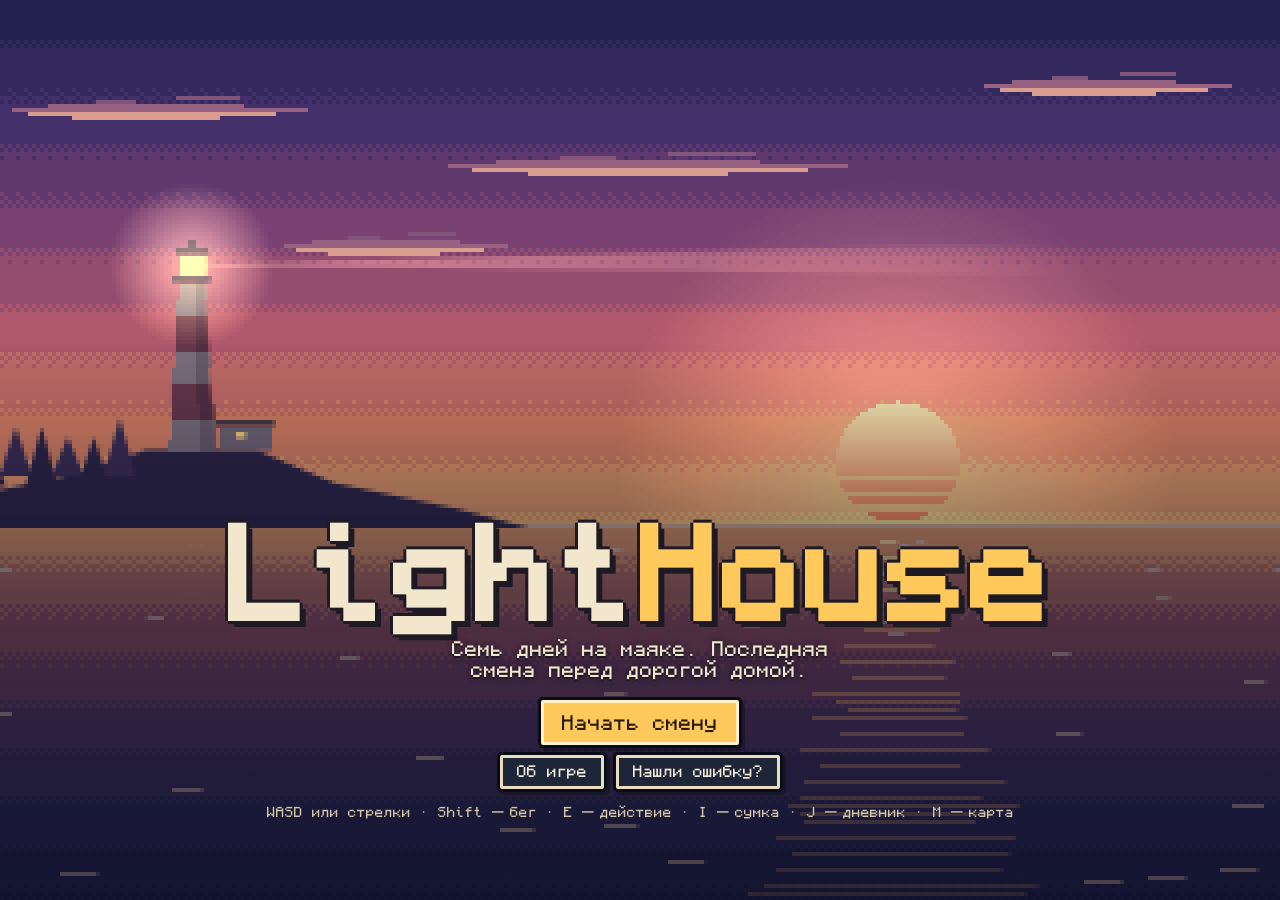
==== commit 8d0d286c: "Title over the sunset scene (no boat), LightHouse as one word, about 1.5 hours Co-Authored-By: Claud" ====
--- a/index.html
+++ b/index.html
@@ -4,11 +4,11 @@
 <meta charset="utf-8">
 <meta name="viewport" content="width=device-width,initial-scale=1,viewport-fit=cover">
 <title>Light House</title>
-<meta name="description" content="Семь дней на маяке. Тихая пиксельная игра про последнюю смену смотрителя: линза, рыбалка, письма из дома, кот и закаты. Около двух часов, играется в браузере и на телефоне.">
+<meta name="description" content="Семь дней на маяке. Тихая пиксельная игра про последнюю смену смотрителя: линза, рыбалка, письма из дома, кот и закаты. Около полутора часов, играется в браузере и на телефоне.">
 <meta property="og:type" content="website">
 <meta property="og:site_name" content="Light House">
-<meta property="og:title" content="Light House — семь дней на маяке">
-<meta property="og:description" content="Тихая пиксельная игра про последнюю смену смотрителя маяка. Около двух часов, прямо в браузере и на телефоне.">
+<meta property="og:title" content="LightHouse — семь дней на маяке">
+<meta property="og:description" content="Тихая пиксельная игра про последнюю смену смотрителя маяка. Около полутора часов, прямо в браузере и на телефоне.">
 <meta property="og:image" content="https://llinajoo.github.io/lighthouse.github.io/og.png">
 <meta property="og:image:width" content="1200">
 <meta property="og:image:height" content="630">
@@ -60,7 +60,7 @@
 <div id="fade"></div>
 <div id="daycard"><div><div class="n" id="dcN">День 1</div><div class="s" id="dcS"></div><div class="w" id="dcW"></div></div></div>
 <div id="title">
-  <h1>Light <span>House</span></h1>
+  <h1>Light<span>House</span></h1>
   <p>Семь дней на маяке. Последняя смена перед дорогой домой.</p>
   <div class="row"><button class="btn primary" id="bStart" type="button">Начать смену</button><button class="btn" id="bCont" type="button" hidden>Продолжить</button></div>
   <small>WASD или стрелки · Shift — бег · E — действие · I — сумка · J — дневник · M — карта</small>
--- a/css/style.css
+++ b/css/style.css
@@ -357,3 +357,9 @@
 .paper.info .btn{justify-self:start}
 .info-ta{width:100%;box-sizing:border-box;font-family:var(--f-body);font-size:15px;padding:8px;border:2px solid #b8a27a;background:#fffaf0;color:#3b2f22;resize:vertical}
 #title .row.small .btn{font-size:15px;padding:6px 14px}
+.paper.info .info-link{justify-self:start;text-decoration:none;display:inline-block}
+/* title over the sunset: a dark outline on the letters and a soft shade behind the text */
+#title::before{content:'';position:absolute;inset:auto 0 0 0;height:62%;background:linear-gradient(transparent,rgba(12,12,34,.55) 45%,rgba(12,12,34,.7));pointer-events:none;z-index:-1}
+#title h1{text-shadow:-3px 0 0 #1d1a24,3px 0 0 #1d1a24,0 -3px 0 #1d1a24,0 3px 0 #1d1a24,6px 6px 0 #1d1a24}
+#title p{color:#f2e6cc;text-shadow:0 2px 0 #1d1a24,0 0 6px rgba(12,12,34,.8)}
+#title small{color:#d4c6ac;text-shadow:0 1px 0 #1d1a24}
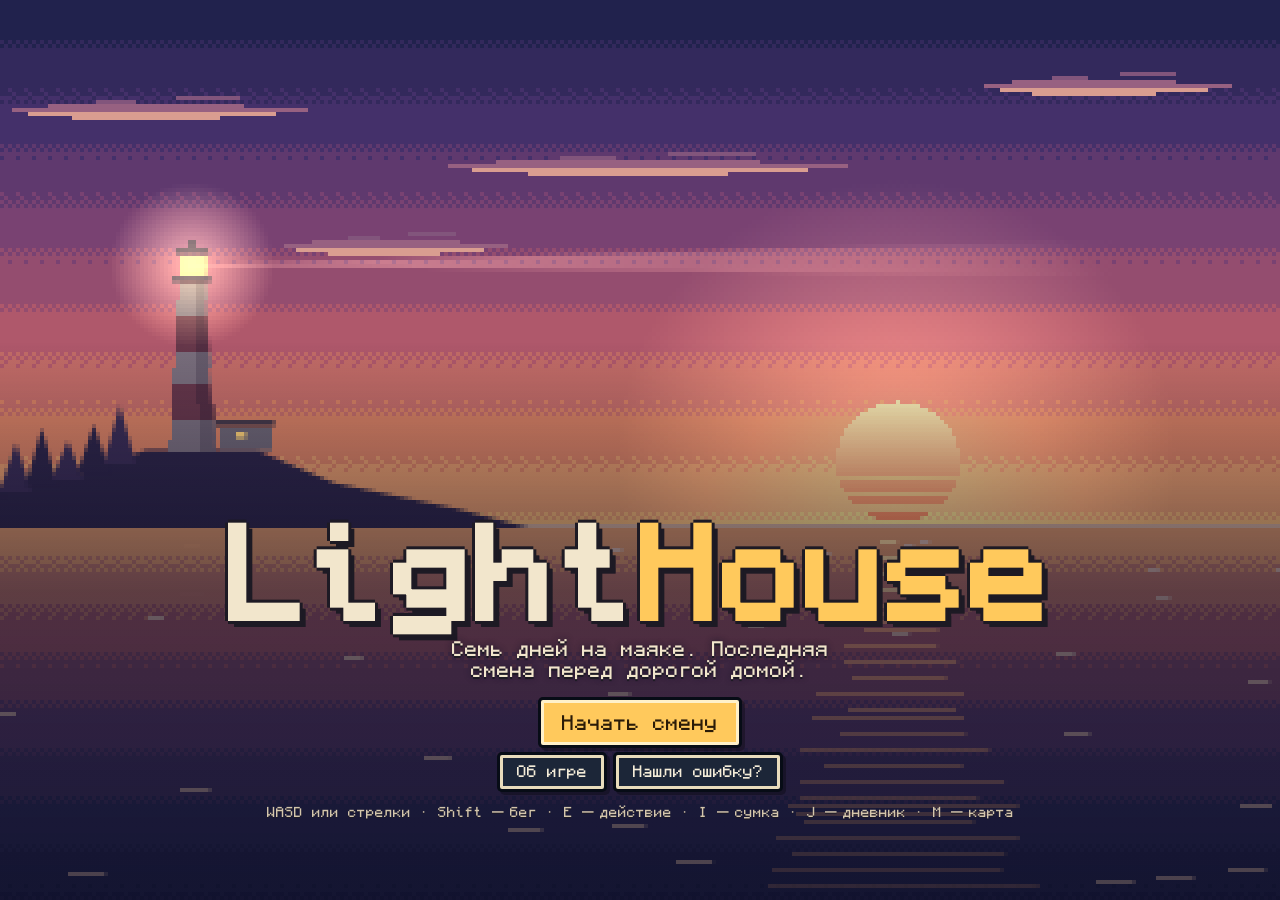
==== commit 85b05064: "Link preview: JPEG image, full title, extra og image tags Co-Authored-By: Claude Opus 5.5 <noreply@a" ====
--- a/index.html
+++ b/index.html
@@ -3,19 +3,23 @@
 <head>
 <meta charset="utf-8">
 <meta name="viewport" content="width=device-width,initial-scale=1,viewport-fit=cover">
-<title>Light House</title>
+<title>LightHouse — семь дней на маяке</title>
 <meta name="description" content="Семь дней на маяке. Тихая пиксельная игра про последнюю смену смотрителя: линза, рыбалка, письма из дома, кот и закаты. Около полутора часов, играется в браузере и на телефоне.">
 <meta property="og:type" content="website">
 <meta property="og:site_name" content="Light House">
 <meta property="og:title" content="LightHouse — семь дней на маяке">
 <meta property="og:description" content="Тихая пиксельная игра про последнюю смену смотрителя маяка. Около полутора часов, прямо в браузере и на телефоне.">
-<meta property="og:image" content="https://llinajoo.github.io/lighthouse.github.io/og.png">
+<meta property="og:image" content="https://llinajoo.github.io/lighthouse.github.io/og.jpg">
+<meta property="og:image:secure_url" content="https://llinajoo.github.io/lighthouse.github.io/og.jpg">
+<meta property="og:image:type" content="image/jpeg">
+<meta property="og:image:alt" content="Маяк на закате, пиксельная картинка">
+<link rel="image_src" href="https://llinajoo.github.io/lighthouse.github.io/og.jpg">
 <meta property="og:image:width" content="1200">
 <meta property="og:image:height" content="630">
 <meta property="og:url" content="https://llinajoo.github.io/lighthouse.github.io/">
 <meta property="og:locale" content="ru_RU">
 <meta name="twitter:card" content="summary_large_image">
-<meta name="twitter:image" content="https://llinajoo.github.io/lighthouse.github.io/og.png">
+<meta name="twitter:image" content="https://llinajoo.github.io/lighthouse.github.io/og.jpg">
 <meta name="theme-color" content="#1c2448">
 <link rel="icon" type="image/png" href="[data-uri]">
 <link rel="apple-touch-icon" href="apple-touch-icon.png">
--- a/css/style.css
+++ b/css/style.css
@@ -363,3 +363,5 @@
 #title h1{text-shadow:-3px 0 0 #1d1a24,3px 0 0 #1d1a24,0 -3px 0 #1d1a24,0 3px 0 #1d1a24,6px 6px 0 #1d1a24}
 #title p{color:#f2e6cc;text-shadow:0 2px 0 #1d1a24,0 0 6px rgba(12,12,34,.8)}
 #title small{color:#d4c6ac;text-shadow:0 1px 0 #1d1a24}
+
+#ask{z-index:20}
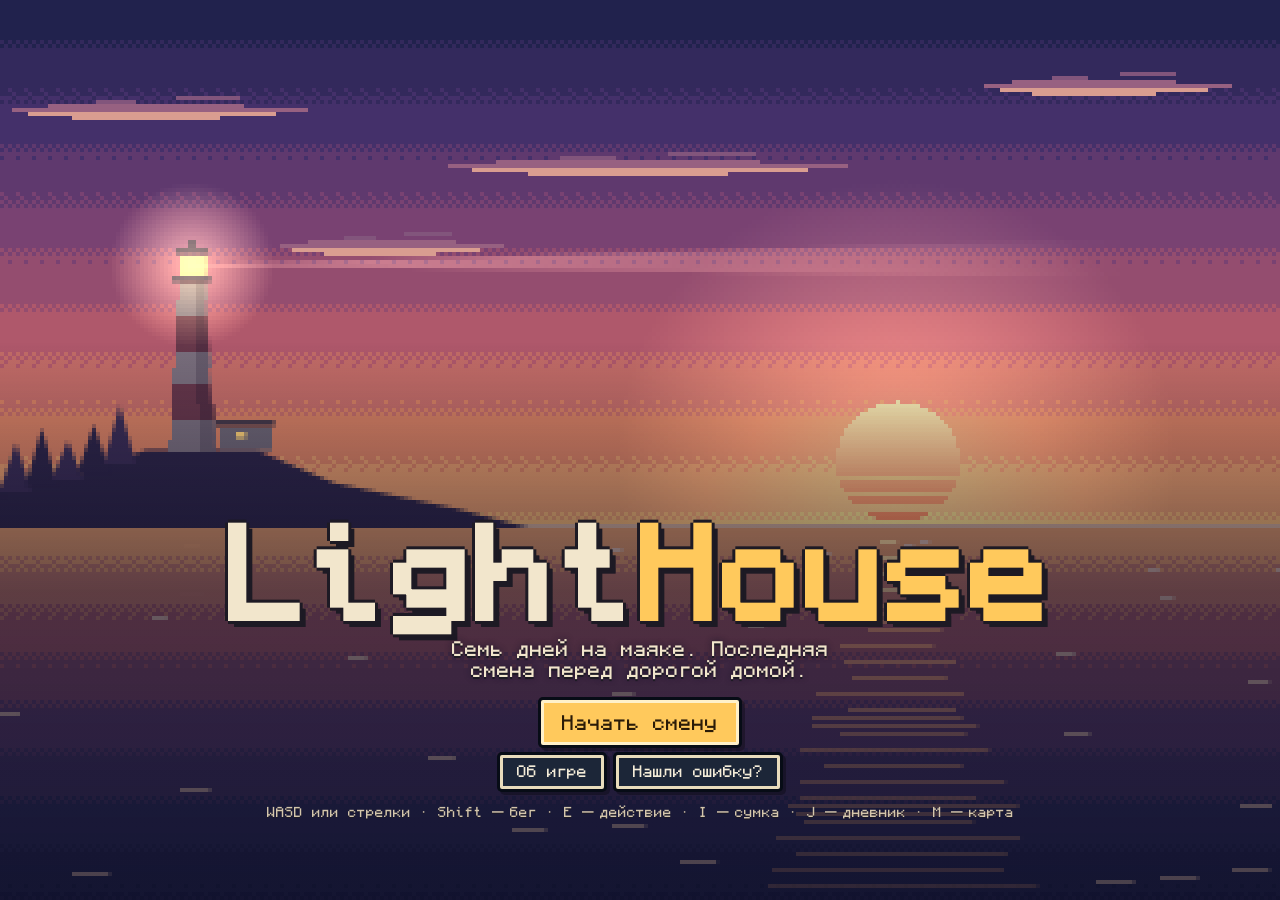
==== commit f9e958b7: "New address: llinajoo.github.io/lighthouse Co-Authored-By: Claude Opus 5.5 <noreply@anthropic.com> C" ====
--- a/index.html
+++ b/index.html
@@ -9,17 +9,17 @@
 <meta property="og:site_name" content="Light House">
 <meta property="og:title" content="LightHouse — семь дней на маяке">
 <meta property="og:description" content="Тихая пиксельная игра про последнюю смену смотрителя маяка. Около полутора часов, прямо в браузере и на телефоне.">
-<meta property="og:image" content="https://llinajoo.github.io/lighthouse.github.io/og.jpg">
-<meta property="og:image:secure_url" content="https://llinajoo.github.io/lighthouse.github.io/og.jpg">
+<meta property="og:image" content="https://llinajoo.github.io/lighthouse/og.jpg">
+<meta property="og:image:secure_url" content="https://llinajoo.github.io/lighthouse/og.jpg">
 <meta property="og:image:type" content="image/jpeg">
 <meta property="og:image:alt" content="Маяк на закате, пиксельная картинка">
-<link rel="image_src" href="https://llinajoo.github.io/lighthouse.github.io/og.jpg">
+<link rel="image_src" href="https://llinajoo.github.io/lighthouse/og.jpg">
 <meta property="og:image:width" content="1200">
 <meta property="og:image:height" content="630">
-<meta property="og:url" content="https://llinajoo.github.io/lighthouse.github.io/">
+<meta property="og:url" content="https://llinajoo.github.io/lighthouse/">
 <meta property="og:locale" content="ru_RU">
 <meta name="twitter:card" content="summary_large_image">
-<meta name="twitter:image" content="https://llinajoo.github.io/lighthouse.github.io/og.jpg">
+<meta name="twitter:image" content="https://llinajoo.github.io/lighthouse/og.jpg">
 <meta name="theme-color" content="#1c2448">
 <link rel="icon" type="image/png" href="[data-uri]">
 <link rel="apple-touch-icon" href="apple-touch-icon.png">
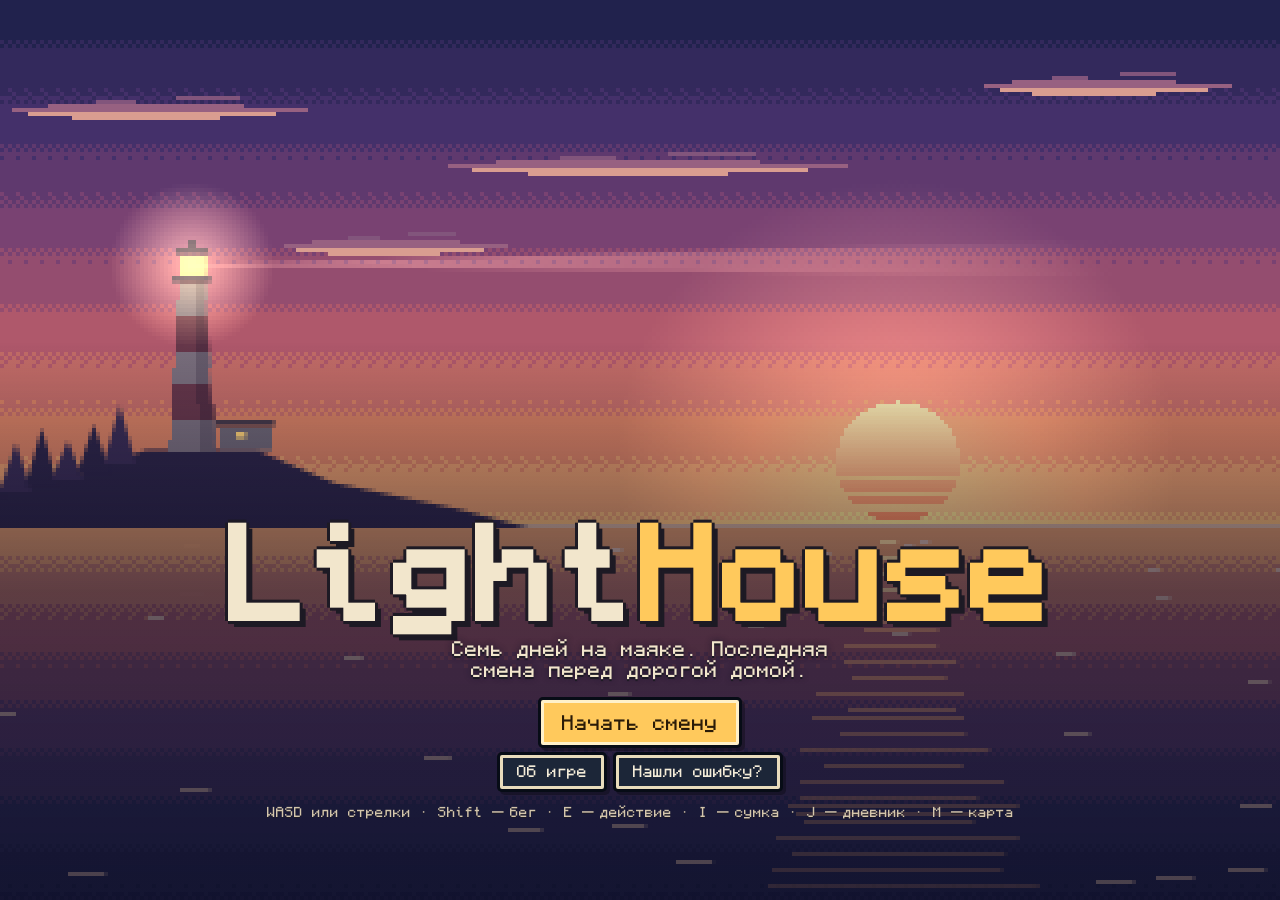
==== commit e188c40c: "Sound panel: separate sliders for overall, music, island sounds and voices Co-Authored-By: Claude Op" ====
--- a/index.html
+++ b/index.html
@@ -41,7 +41,7 @@
     <button class="btn" id="bSnd" type="button">Звук</button>
   </div>
 </div>
-<div id="sndBox" class="pix" hidden role="dialog" aria-label="Звук"><label class="srow" for="sndVol"><span>Громкость</span><b id="sndVolN">80%</b></label><input id="sndVol" type="range" min="0" max="100" step="5" value="80"><label class="srow chk"><input id="sndRain" type="checkbox" checked><span>Шум дождя</span></label><button class="btn" id="sndX" type="button">Готово</button></div>
+<div id="sndBox" class="pix" hidden role="dialog" aria-label="Звук"><label class="srow" for="sndVol"><span>Общая громкость</span><b id="sndVolN">100%</b></label><input id="sndVol" class="sndR" data-k="vol" type="range" min="0" max="100" step="5" value="100"><label class="srow" for="sndMus"><span>Музыка</span><b id="sndMusN">100%</b></label><input id="sndMus" class="sndR" data-k="musicV" type="range" min="0" max="100" step="5" value="100"><label class="srow" for="sndSfx"><span>Звуки острова</span><b id="sndSfxN">100%</b></label><input id="sndSfx" class="sndR" data-k="sfxV" type="range" min="0" max="100" step="5" value="100"><label class="srow" for="sndVoice"><span>Голоса</span><b id="sndVoiceN">100%</b></label><input id="sndVoice" class="sndR" data-k="voiceV" type="range" min="0" max="100" step="5" value="100"><label class="srow chk"><input id="sndRain" type="checkbox" checked><span>Шум дождя</span></label><button class="btn" id="sndX" type="button">Готово</button></div>
 <div id="prompt" class="pix" hidden></div>
 <div id="toasts" role="status" aria-live="polite"></div>
 <div id="dialog" class="pix" hidden><canvas id="portrait" width="48" height="48"></canvas><div><div class="who" id="dWho"></div><div class="txt" id="dTxt"></div></div><span class="more">▼</span></div>
--- a/css/style.css
+++ b/css/style.css
@@ -365,3 +365,6 @@
 #title small{color:#d4c6ac;text-shadow:0 1px 0 #1d1a24}
 
 #ask{z-index:20}
+
+#sndBox{width:240px}
+#sndBox .sndR{width:100%;accent-color:var(--lamp);height:22px;margin:0 0 4px}
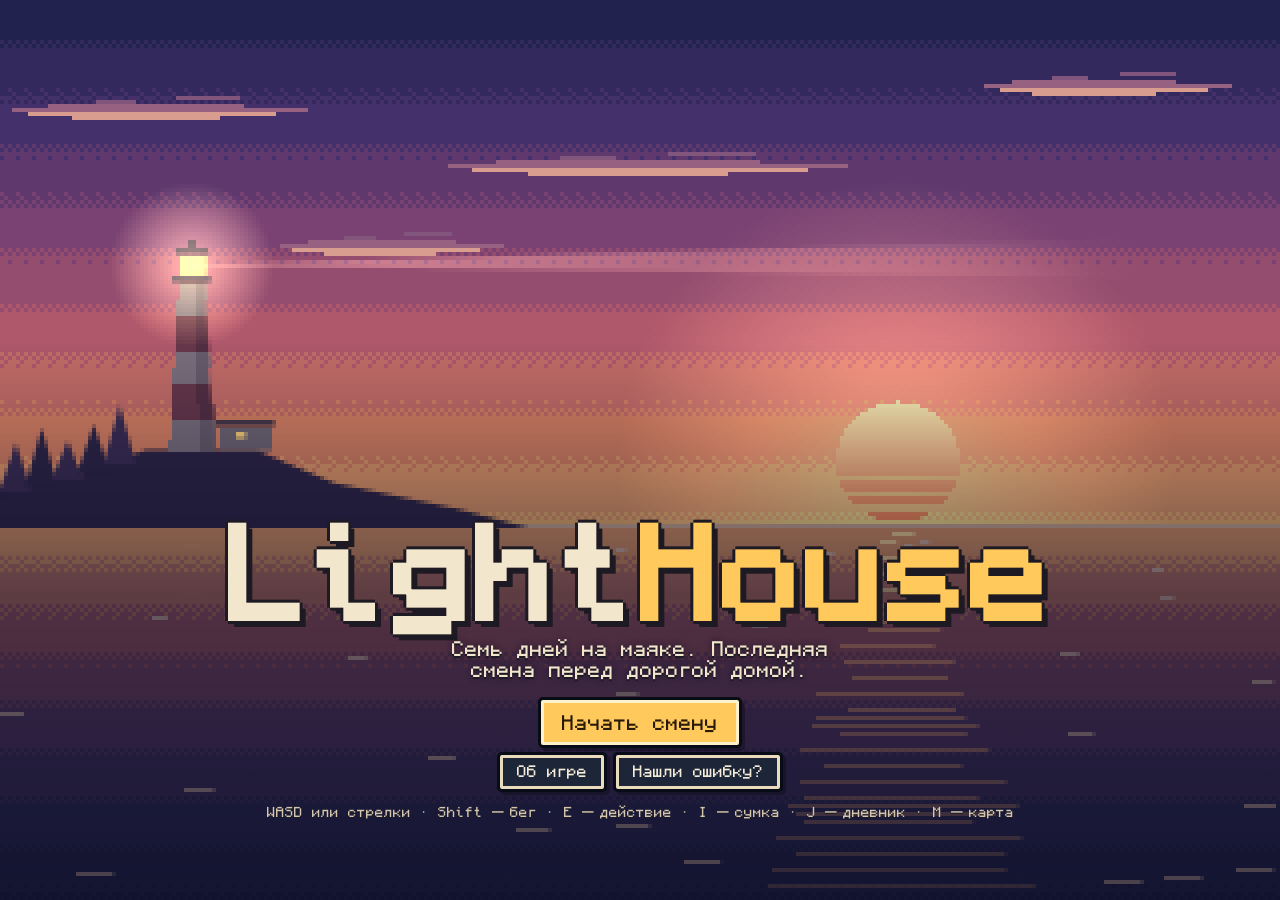
==== commit 8230c6db: "Rain volume slider; the sound button always reads «Звук» Co-Authored-By: Claude Opus 5.5 <noreply@an" ====
--- a/index.html
+++ b/index.html
@@ -41,7 +41,7 @@
     <button class="btn" id="bSnd" type="button">Звук</button>
   </div>
 </div>
-<div id="sndBox" class="pix" hidden role="dialog" aria-label="Звук"><label class="srow" for="sndVol"><span>Общая громкость</span><b id="sndVolN">100%</b></label><input id="sndVol" class="sndR" data-k="vol" type="range" min="0" max="100" step="5" value="100"><label class="srow" for="sndMus"><span>Музыка</span><b id="sndMusN">100%</b></label><input id="sndMus" class="sndR" data-k="musicV" type="range" min="0" max="100" step="5" value="100"><label class="srow" for="sndSfx"><span>Звуки острова</span><b id="sndSfxN">100%</b></label><input id="sndSfx" class="sndR" data-k="sfxV" type="range" min="0" max="100" step="5" value="100"><label class="srow" for="sndVoice"><span>Голоса</span><b id="sndVoiceN">100%</b></label><input id="sndVoice" class="sndR" data-k="voiceV" type="range" min="0" max="100" step="5" value="100"><label class="srow chk"><input id="sndRain" type="checkbox" checked><span>Шум дождя</span></label><button class="btn" id="sndX" type="button">Готово</button></div>
+<div id="sndBox" class="pix" hidden role="dialog" aria-label="Звук"><label class="srow" for="sndVol"><span>Общая громкость</span><b id="sndVolN">100%</b></label><input id="sndVol" class="sndR" data-k="vol" type="range" min="0" max="100" step="5" value="100"><label class="srow" for="sndMus"><span>Музыка</span><b id="sndMusN">100%</b></label><input id="sndMus" class="sndR" data-k="musicV" type="range" min="0" max="100" step="5" value="100"><label class="srow" for="sndSfx"><span>Звуки острова</span><b id="sndSfxN">100%</b></label><input id="sndSfx" class="sndR" data-k="sfxV" type="range" min="0" max="100" step="5" value="100"><label class="srow" for="sndVoice"><span>Голоса</span><b id="sndVoiceN">100%</b></label><input id="sndVoice" class="sndR" data-k="voiceV" type="range" min="0" max="100" step="5" value="100"><label class="srow" for="sndRain"><span>Шум дождя</span><b id="sndRainN">100%</b></label><input id="sndRain" class="sndR" data-k="rainV" type="range" min="0" max="100" step="5" value="100"><button class="btn" id="sndX" type="button">Готово</button></div>
 <div id="prompt" class="pix" hidden></div>
 <div id="toasts" role="status" aria-live="polite"></div>
 <div id="dialog" class="pix" hidden><canvas id="portrait" width="48" height="48"></canvas><div><div class="who" id="dWho"></div><div class="txt" id="dTxt"></div></div><span class="more">▼</span></div>
